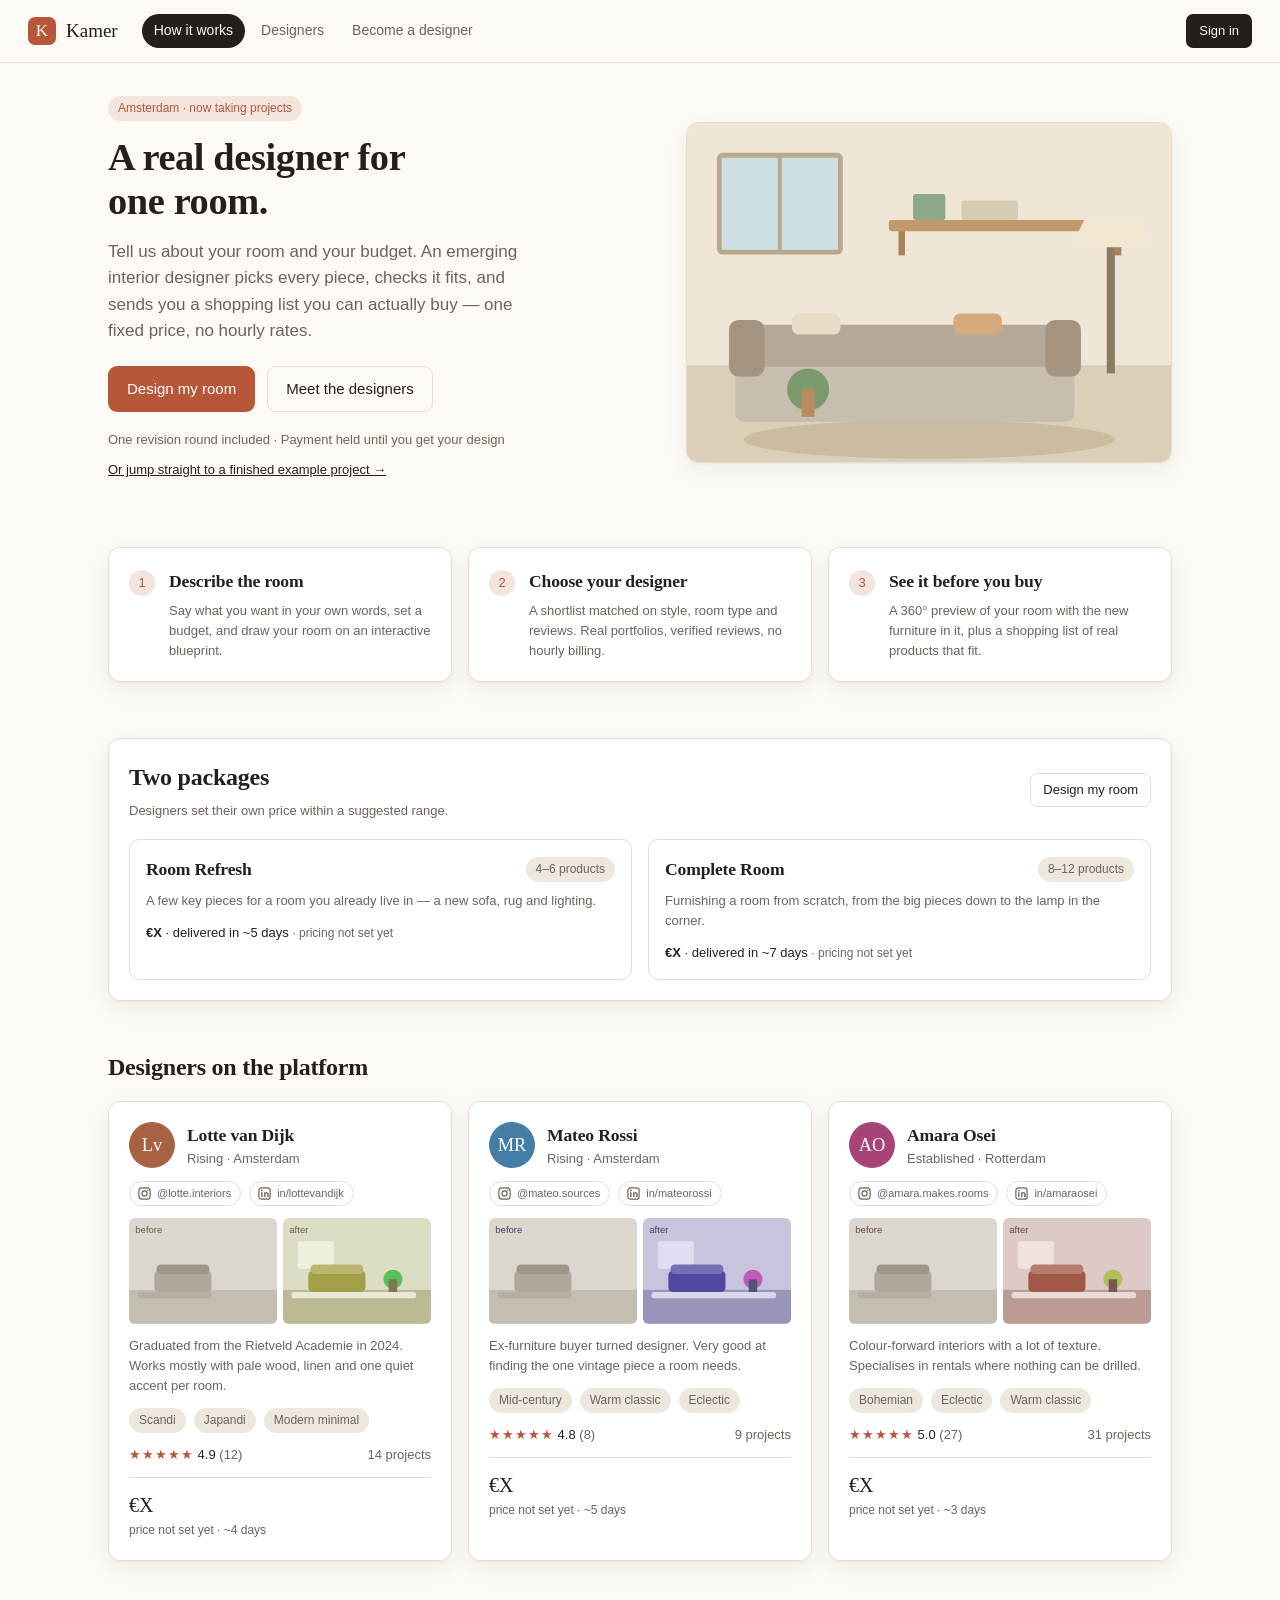
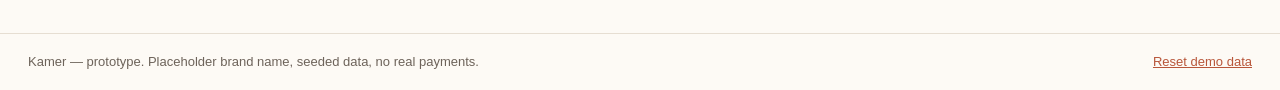
==== index.html @ b4ef3ac8 "Kamer prototype: two-sided interior design marketplace Customer books a room brief, an emerging desi" ====
<!DOCTYPE html>
<html lang="en">
<head>
<meta charset="utf-8">
<meta name="viewport" content="width=device-width, initial-scale=1">
<title>Kamer — a real designer for one room</title>
<link rel="stylesheet" href="css/styles.css">
<link rel="icon" href="data:image/svg+xml,<svg xmlns='http://www.w3.org/2000/svg' viewBox='0 0 32 32'><rect width='32' height='32' rx='7' fill='%23b8563a'/><path d='M9 22V10h3v5l5-5h4l-5.5 5.5L22 22h-4l-4-5.2-2 2V22z' fill='%23fdfaf5'/></svg>">
</head>
<body>

<header class="topbar">
  <a class="brand" href="#/">
    <span class="brand-mark">K</span>
    <span class="brand-name">Kamer</span>
  </a>
  <nav class="topnav" id="topnav"></nav>
  <div id="account"></div>
</header>

<main id="app"></main>

<footer class="footer">
  <span>Kamer — prototype. Placeholder brand name, seeded data, no real payments.</span>
  <button id="resetBtn" class="linky">Reset demo data</button>
</footer>

<div id="toast" class="toast" hidden></div>

<script src="js/data.js"></script>
<script src="js/store.js"></script>
<script src="js/render.js"></script>
<script src="js/views-customer.js"></script>
<script src="js/views-designer.js"></script>
<script src="js/app.js"></script>
</body>
</html>
---- css/styles.css ----
:root {
  --bg: #fdfaf5;
  --panel: #ffffff;
  --ink: #241f1b;
  --ink-soft: #6d635a;
  --line: #e6ded2;
  --accent: #b8563a;
  --accent-soft: #f3e4dd;
  --good: #3f7d58;
  --good-soft: #e3efe7;
  --warn: #a8702a;
  --warn-soft: #f8ecd9;
  --radius: 12px;
  --shadow: 0 1px 2px rgba(36,31,27,.05), 0 8px 24px rgba(36,31,27,.06);
  --sans: -apple-system, BlinkMacSystemFont, "Segoe UI", Inter, Roboto, sans-serif;
  --serif: "Iowan Old Style", Georgia, "Times New Roman", serif;
}

* { box-sizing: border-box; }

body {
  margin: 0;
  background: var(--bg);
  color: var(--ink);
  font-family: var(--sans);
  font-size: 15px;
  line-height: 1.55;
  -webkit-font-smoothing: antialiased;
}

h1, h2, h3 { font-family: var(--serif); font-weight: 600; letter-spacing: -.01em; margin: 0; }
h1 { font-size: 2.4rem; line-height: 1.15; }
h2 { font-size: 1.5rem; }
h3 { font-size: 1.1rem; }
p { margin: 0 0 .8em; }
a { color: inherit; }

/* ---------- chrome ---------- */

.topbar {
  display: flex; align-items: center; gap: 24px;
  padding: 14px 28px;
  border-bottom: 1px solid var(--line);
  background: rgba(253,250,245,.92);
  backdrop-filter: blur(8px);
  position: sticky; top: 0; z-index: 20;
}
.brand { display: flex; align-items: center; gap: 10px; text-decoration: none; }
.brand-mark {
  width: 28px; height: 28px; border-radius: 7px; background: var(--accent); color: #fff;
  display: grid; place-items: center; font-family: var(--serif); font-size: 17px;
}
.brand-name { font-family: var(--serif); font-size: 19px; }
.topnav { display: flex; gap: 4px; margin-right: auto; }
.topnav a {
  padding: 6px 12px; border-radius: 99px; text-decoration: none;
  color: var(--ink-soft); font-size: 14px;
}
.topnav a:hover { background: var(--accent-soft); color: var(--ink); }
.topnav a.on { background: var(--ink); color: var(--bg); }

.account { display: flex; align-items: center; gap: 10px; }
.account-name { font-size: 13px; line-height: 1.25; }
.account-role { font-size: 11px; color: var(--ink-soft); }

main { max-width: 1120px; margin: 0 auto; padding: 32px 28px 72px; }

.footer {
  border-top: 1px solid var(--line); padding: 18px 28px;
  display: flex; justify-content: space-between; gap: 16px; flex-wrap: wrap;
  color: var(--ink-soft); font-size: 13px;
}
.linky { background: none; border: 0; font: inherit; color: var(--accent); cursor: pointer; text-decoration: underline; padding: 0; }

/* ---------- primitives ---------- */

.card {
  background: var(--panel); border: 1px solid var(--line);
  border-radius: var(--radius); padding: 20px; box-shadow: var(--shadow);
}
.stack { display: flex; flex-direction: column; gap: 20px; }
.row { display: flex; gap: 12px; align-items: center; flex-wrap: wrap; }
.spread { display: flex; justify-content: space-between; align-items: center; gap: 16px; flex-wrap: wrap; }
.muted { color: var(--ink-soft); }
.small { font-size: 13px; }
.tiny { font-size: 12px; }
.center { text-align: center; }

button, .btn {
  font: inherit; cursor: pointer; border-radius: 9px; border: 1px solid transparent;
  padding: 10px 18px; background: var(--ink); color: var(--bg);
  text-decoration: none; display: inline-block; transition: transform .06s, opacity .15s;
}
button:active, .btn:active { transform: translateY(1px); }
button:disabled { opacity: .4; cursor: not-allowed; }
.btn-ghost { background: transparent; color: var(--ink); border-color: var(--line); }
.btn-ghost:hover { border-color: var(--ink); }
.btn-accent { background: var(--accent); color: #fff; }
.btn-sm { padding: 6px 12px; font-size: 13px; border-radius: 7px; }

.pill {
  display: inline-flex; align-items: center; gap: 6px;
  padding: 3px 10px; border-radius: 99px; font-size: 12px;
  background: var(--accent-soft); color: var(--accent);
}
.pill-good { background: var(--good-soft); color: var(--good); }
.pill-warn { background: var(--warn-soft); color: var(--warn); }
.pill-grey { background: #eee7dd; color: var(--ink-soft); }

label { display: block; font-size: 13px; color: var(--ink-soft); margin-bottom: 6px; }
input[type=text], input[type=number], input[type=email], textarea, select {
  width: 100%; font: inherit; padding: 10px 12px; border-radius: 9px;
  border: 1px solid var(--line); background: var(--panel); color: var(--ink);
}
input:focus, textarea:focus, select:focus { outline: 2px solid var(--accent-soft); border-color: var(--accent); }
textarea { resize: vertical; min-height: 80px; }

.grid { display: grid; gap: 16px; }
/* minmax(0, …) so a wide child (the panorama strip) can't stretch its column. */
.g2 { grid-template-columns: repeat(2, minmax(0, 1fr)); }
.g3 { grid-template-columns: repeat(3, minmax(0, 1fr)); }
.g4 { grid-template-columns: repeat(4, minmax(0, 1fr)); }
@media (max-width: 860px) { .g2, .g3, .g4 { grid-template-columns: 1fr; } }

/* ---------- landing ---------- */

.hero { display: grid; grid-template-columns: 1.05fr .95fr; gap: 40px; align-items: center; margin-bottom: 56px; }
@media (max-width: 860px) { .hero { grid-template-columns: 1fr; } }
.hero h1 { margin-bottom: 16px; }
.hero .lede { font-size: 17px; color: var(--ink-soft); max-width: 46ch; }
.hero-art { border-radius: var(--radius); overflow: hidden; border: 1px solid var(--line); box-shadow: var(--shadow); }
.hero-art svg { display: block; width: 100%; height: auto; }

.steps { counter-reset: s; }
.step-item { display: flex; gap: 14px; align-items: flex-start; }
.step-num {
  flex: none; width: 26px; height: 26px; border-radius: 50%;
  background: var(--accent-soft); color: var(--accent);
  display: grid; place-items: center; font-size: 13px; margin-top: 2px;
}

/* ---------- wizard ---------- */

.wizard-head { margin-bottom: 24px; }
.progress { display: flex; gap: 6px; margin-bottom: 20px; }
.progress span { height: 4px; flex: 1; border-radius: 99px; background: var(--line); }
.progress span.on { background: var(--accent); }

.choice-grid { display: grid; grid-template-columns: repeat(auto-fill, minmax(160px, 1fr)); gap: 12px; }
.choice {
  border: 1px solid var(--line); border-radius: var(--radius); padding: 14px;
  background: var(--panel); cursor: pointer; text-align: left; color: var(--ink);
  display: flex; flex-direction: column; gap: 4px;
}
.choice:hover { border-color: var(--accent); }
.choice.on { border-color: var(--accent); background: var(--accent-soft); box-shadow: inset 0 0 0 1px var(--accent); }
.choice-title { font-weight: 600; font-size: 14px; }
.choice-sub { font-size: 12px; color: var(--ink-soft); }
.choice svg { border-radius: 8px; margin-bottom: 6px; width: 100%; height: auto; display: block; }

.dropzone {
  border: 2px dashed var(--line); border-radius: var(--radius); padding: 28px;
  text-align: center; color: var(--ink-soft); cursor: pointer; background: var(--panel);
}
.dropzone:hover { border-color: var(--accent); color: var(--accent); }
.thumbs { display: flex; gap: 10px; flex-wrap: wrap; margin-top: 12px; }
.thumb { position: relative; width: 92px; height: 70px; border-radius: 8px; overflow: hidden; border: 1px solid var(--line); }
.thumb img { width: 100%; height: 100%; object-fit: cover; display: block; }
.thumb button {
  position: absolute; top: 3px; right: 3px; width: 20px; height: 20px; padding: 0;
  border-radius: 50%; background: rgba(36,31,27,.75); color: #fff; font-size: 12px; line-height: 1;
}

/* ---------- designer cards ---------- */

.designer-card { display: flex; flex-direction: column; gap: 12px; }
.designer-top { display: flex; gap: 12px; align-items: center; }
.avatar {
  width: 46px; height: 46px; border-radius: 50%; flex: none;
  display: grid; place-items: center; font-family: var(--serif); font-size: 19px; color: #fff;
}
.portfolio { display: grid; grid-template-columns: 1fr 1fr; gap: 6px; }
.portfolio svg { width: 100%; height: auto; border-radius: 6px; display: block; }
.match-bar { height: 5px; background: var(--line); border-radius: 99px; overflow: hidden; }
.match-bar i { display: block; height: 100%; background: var(--accent); }
.stars { color: var(--accent); letter-spacing: 1px; }

/* ---------- project / design ---------- */

.timeline { display: flex; gap: 0; margin: 8px 0 4px; }
.tl-step { flex: 1; text-align: center; font-size: 12px; color: var(--ink-soft); position: relative; padding-top: 20px; }
.tl-step::before {
  content: ""; position: absolute; top: 5px; left: 50%; width: 11px; height: 11px;
  margin-left: -5.5px; border-radius: 50%; background: var(--line); z-index: 2;
}
.tl-step::after { content: ""; position: absolute; top: 10px; left: -50%; width: 100%; height: 1px; background: var(--line); }
.tl-step:first-child::after { display: none; }
.tl-step.done::before { background: var(--good); }
.tl-step.done::after { background: var(--good); }
.tl-step.on::before { background: var(--accent); box-shadow: 0 0 0 4px var(--accent-soft); }
.tl-step.on { color: var(--ink); font-weight: 600; }

.shoplist { width: 100%; border-collapse: collapse; }
.shoplist th { text-align: left; font-size: 12px; color: var(--ink-soft); font-weight: 500; padding: 8px 10px; border-bottom: 1px solid var(--line); }
.shoplist td { padding: 10px; border-bottom: 1px solid var(--line); vertical-align: middle; }
.shoplist tr:last-child td { border-bottom: 0; }
.shoplist .prod { display: flex; gap: 10px; align-items: center; }
.shoplist .prod svg { width: 46px; height: 46px; border-radius: 7px; flex: none; }
.num { text-align: right; font-variant-numeric: tabular-nums; white-space: nowrap; }

.budget-meter { height: 8px; background: var(--line); border-radius: 99px; overflow: hidden; }
.budget-meter i { display: block; height: 100%; background: var(--good); transition: width .2s; }
.budget-meter.over i { background: var(--accent); }

.comment { border-left: 2px solid var(--accent-soft); padding: 2px 0 2px 12px; margin-bottom: 10px; }
.comment.from-designer { border-color: var(--good-soft); }

/* ---------- designer workspace ---------- */

.library { display: grid; grid-template-columns: repeat(auto-fill, minmax(150px, 1fr)); gap: 12px; max-height: 560px; overflow-y: auto; padding-right: 4px; }
.prod-card { border: 1px solid var(--line); border-radius: 10px; padding: 10px; background: var(--panel); display: flex; flex-direction: column; gap: 6px; }
.prod-card.picked { border-color: var(--good); background: var(--good-soft); }
.prod-card.toobig { opacity: .55; }
.prod-card svg { width: 100%; height: auto; border-radius: 6px; }
.prod-name { font-size: 13px; font-weight: 600; line-height: 1.3; }

.sticky-side { position: sticky; top: 84px; }

.toast {
  position: fixed; bottom: 24px; left: 50%; transform: translateX(-50%);
  background: var(--ink); color: var(--bg); padding: 12px 20px; border-radius: 10px;
  box-shadow: var(--shadow); z-index: 50; font-size: 14px;
}

.empty { text-align: center; padding: 48px 20px; color: var(--ink-soft); }

/* ---------- sign in ---------- */

.auth { max-width: 460px; margin: 24px auto 0; }
.role-pick { display: grid; gap: 12px; margin-bottom: 20px; }
.role {
  display: flex; gap: 14px; align-items: flex-start; text-align: left;
  border: 1px solid var(--line); border-radius: var(--radius); padding: 16px;
  background: var(--panel); color: var(--ink); cursor: pointer; width: 100%;
}
.role:hover { border-color: var(--accent); }
.role.on { border-color: var(--accent); background: var(--accent-soft); box-shadow: inset 0 0 0 1px var(--accent); }
.role-icon {
  flex: none; width: 38px; height: 38px; border-radius: 10px; background: var(--bg);
  display: grid; place-items: center; font-size: 19px;
}
.role.on .role-icon { background: #fff; }

/* ---------- socials ---------- */

.socials { display: flex; gap: 8px; flex-wrap: wrap; }
.social {
  display: inline-flex; align-items: center; gap: 5px; text-decoration: none;
  font-size: 11px; color: var(--ink-soft); border: 1px solid var(--line);
  border-radius: 99px; padding: 3px 9px 3px 7px; max-width: 100%;
}
.social span { overflow: hidden; text-overflow: ellipsis; white-space: nowrap; }
.social:hover { border-color: var(--accent); color: var(--accent); }

/* ---------- budget slider ---------- */

.slider-row { display: flex; align-items: center; gap: 14px; }
input[type=range] {
  -webkit-appearance: none; appearance: none; flex: 1;
  height: 6px; border-radius: 99px; background: var(--line); outline: none;
}
input[type=range]::-webkit-slider-thumb {
  -webkit-appearance: none; appearance: none; width: 22px; height: 22px;
  border-radius: 50%; background: var(--accent); cursor: grab; border: 3px solid var(--panel);
  box-shadow: 0 1px 4px rgba(36,31,27,.3);
}
input[type=range]::-moz-range-thumb {
  width: 18px; height: 18px; border-radius: 50%; background: var(--accent);
  cursor: grab; border: 3px solid var(--panel);
}
.budget-value { font-family: var(--serif); font-size: 1.7rem; min-width: 120px; text-align: right; }

/* ---------- optional style tags ---------- */

.choice.compact { padding: 10px 12px; }
.suggest { display: flex; gap: 6px; flex-wrap: wrap; align-items: center; }
.pill-add {
  background: var(--accent-soft); color: var(--accent); border: 1px dashed var(--accent);
  border-radius: 99px; padding: 3px 10px; font-size: 12px;
}
.pill-add:hover { background: var(--accent); color: #fff; }

/* ---------- guided room capture ---------- */

.shot-grid { display: grid; grid-template-columns: repeat(2, minmax(0, 1fr)); gap: 12px; }
@media (max-width: 620px) { .shot-grid { grid-template-columns: 1fr; } }
.shot-frame {
  position: relative; aspect-ratio: 4 / 3; border-radius: 10px; overflow: hidden;
  border: 2px dashed var(--line); background: #f6f1e8; cursor: pointer;
  display: grid; place-items: center;
}
.shot-frame:hover { border-color: var(--accent); }
.shot.has .shot-frame { border-style: solid; border-color: var(--good); }
.shot-frame img { width: 100%; height: 100%; object-fit: cover; }
.shot-num { font-family: var(--serif); font-size: 30px; color: #cbbfa9; }
.shot-label {
  position: absolute; left: 8px; bottom: 8px; background: rgba(36,31,27,.74);
  color: var(--bg); font-size: 11px; padding: 3px 9px; border-radius: 99px;
}
.shot-tags { display: flex; gap: 6px; flex-wrap: wrap; align-items: center; margin-top: 8px; min-height: 26px; }
.tag {
  background: var(--panel); color: var(--ink-soft); border: 1px solid var(--line);
  border-radius: 99px; padding: 3px 11px; font-size: 12px;
}
.tag.on { background: var(--ink); color: var(--bg); border-color: var(--ink); }
.tag.ghost { border-style: dashed; margin-left: auto; }

.cam-stage {
  position: relative; border-radius: var(--radius); overflow: hidden;
  background: #241f1b; aspect-ratio: 4 / 3;
}
.cam-stage video { width: 100%; height: 100%; object-fit: cover; display: block; }
.cam-stage.flash::after {
  content: ""; position: absolute; inset: 0; background: #fff; animation: none;
}
.cam-guide { position: absolute; inset: 0; pointer-events: none; }
.cam-guide .cam-h { position: absolute; left: 6%; right: 6%; top: 50%; border-top: 1px dashed rgba(255,255,255,.45); }
.cam-guide .cam-v { position: absolute; top: 6%; bottom: 6%; left: 50%; border-left: 1px dashed rgba(255,255,255,.45); }
.cam-guide .c { position: absolute; width: 26px; height: 26px; border: 2px solid rgba(255,255,255,.8); }
.cam-guide .tl { top: 14px; left: 14px; border-right: 0; border-bottom: 0; border-radius: 6px 0 0 0; }
.cam-guide .tr { top: 14px; right: 14px; border-left: 0; border-bottom: 0; border-radius: 0 6px 0 0; }
.cam-guide .bl { bottom: 14px; left: 14px; border-right: 0; border-top: 0; border-radius: 0 0 0 6px; }
.cam-guide .br { bottom: 14px; right: 14px; border-left: 0; border-top: 0; border-radius: 0 0 6px 0; }
.cam-top {
  position: absolute; top: 0; left: 0; right: 0; display: flex;
  justify-content: space-between; align-items: center; padding: 12px;
  color: #fff; font-size: 13px; background: linear-gradient(rgba(36,31,27,.6), transparent);
}
.cam-x { background: rgba(0,0,0,.4); color: #fff; border-radius: 50%; width: 28px; height: 28px; padding: 0; font-size: 17px; line-height: 1; }
.cam-level {
  position: absolute; left: 50%; transform: translateX(-50%); bottom: 14px;
  background: rgba(36,31,27,.72); color: #fff; font-size: 11px;
  padding: 4px 12px; border-radius: 99px; display: flex; align-items: center; gap: 6px;
}
.cam-level span { width: 7px; height: 7px; border-radius: 50%; background: var(--accent); }
.cam-level.ok span { background: #5fbf85; }
.cam-bar { display: flex; align-items: center; gap: 14px; margin-top: 14px; }
.cam-dots { display: flex; gap: 6px; flex: 1; }
.cam-dots i { width: 9px; height: 9px; border-radius: 50%; background: var(--line); display: block; }
.cam-dots i.done { background: var(--good); }
.cam-dots i.now { background: var(--accent); box-shadow: 0 0 0 3px var(--accent-soft); }
.shutter {
  width: 58px; height: 58px; border-radius: 50%; padding: 0;
  background: var(--accent); display: grid; place-items: center; border: 0;
}
.shutter span { width: 44px; height: 44px; border-radius: 50%; border: 3px solid #fff; display: block; }
.cam-hint { font-size: 12px; color: var(--ink-soft); margin: 10px 0 0; line-height: 1.5; }

.thumb-wall { width: 88px; height: 66px; }
.thumb-wall span {
  position: absolute; left: 4px; bottom: 4px; background: rgba(36,31,27,.74);
  color: var(--bg); font-size: 10px; padding: 1px 6px; border-radius: 99px;
}

/* ---------- waiting for delivery ---------- */

.wait { max-width: 560px; margin: 8px auto 0; }
.wait-title { text-align: center; margin-bottom: 22px; }
.wait-title h1 { font-size: 1.9rem; }
.wait-card { text-align: center; padding: 32px 28px; }
.wait-card .avatar { margin: 0 auto 14px; }
.wait-card h2 { font-size: 1.25rem; margin-bottom: 6px; }
.wait-steps { list-style: none; margin: 26px 0 0; padding: 0; text-align: left; }
.wait-steps li { display: flex; gap: 12px; align-items: flex-start; padding: 0 0 18px; position: relative; }
.wait-steps li:last-child { padding-bottom: 0; }
.wait-steps li::before {
  content: ""; position: absolute; left: 5px; top: 16px; bottom: -2px;
  width: 1px; background: var(--line);
}
.wait-steps li:last-child::before { display: none; }
.wait-steps .wd {
  flex: none; width: 11px; height: 11px; border-radius: 50%; margin-top: 4px;
  background: var(--line); position: relative; z-index: 1;
}
.wait-steps li.done .wd { background: var(--good); }
.wait-steps li.done::before { background: var(--good); }
.wait-steps li.now .wd { background: var(--accent); box-shadow: 0 0 0 4px var(--accent-soft); }
.wait-steps strong { display: block; font-size: 14px; font-weight: 600; }
.wait-steps li:not(.done):not(.now) strong { color: var(--ink-soft); font-weight: 500; }
.wait-steps em { font-style: normal; font-size: 12px; color: var(--ink-soft); }
.wait-foot { margin: 24px 0 0; border-top: 1px solid var(--line); padding-top: 14px; }
.wait-more { margin-top: 16px; }
.wait-more summary {
  cursor: pointer; font-size: 13px; color: var(--ink-soft);
  padding: 10px 14px; border: 1px solid var(--line); border-radius: 10px;
  background: var(--panel); list-style: none;
}
.wait-more summary::-webkit-details-marker { display: none; }
.wait-more summary::after { content: " ↓"; }
.wait-more[open] summary::after { content: " ↑"; }
.wait-more summary:hover { border-color: var(--accent); color: var(--accent); }

/* ---------- panorama ---------- */

.pano { min-width: 0; }
/* The stage is the positioning context. The view is the scroll container —
   absolutely-positioned overlays must NOT live inside it or they scroll away. */
.pano-stage { position: relative; }
.pano-view {
  max-width: 100%; border-radius: var(--radius);
  border: 1px solid var(--line); background: #ece4d7; cursor: grab;
  overflow-x: auto; overflow-y: hidden;
  user-select: none; touch-action: pan-y;
  scrollbar-width: none; -ms-overflow-style: none;
}
.pano-view::-webkit-scrollbar { display: none; }
.pano-view.dragging { cursor: grabbing; }
.pano-track { display: flex; width: max-content; }
.pano-track svg { display: block; height: 380px; }
.pano-badge {
  position: absolute; left: 12px; top: 12px; background: rgba(36,31,27,.72); color: var(--bg);
  font-size: 11px; padding: 4px 10px; border-radius: 99px; pointer-events: none;
}
.pano-arrow {
  position: absolute; top: 50%; transform: translateY(-50%);
  width: 34px; height: 34px; padding: 0; border-radius: 50%;
  background: rgba(253,250,245,.9); color: var(--ink); font-size: 20px; line-height: 1;
  border: 1px solid var(--line);
}
.pano-arrow.left { left: 10px; }
.pano-arrow.right { right: 10px; }
.pano-compass {
  display: flex; margin-top: 8px; font-size: 11px; color: var(--ink-soft);
  border-top: 1px solid var(--line); padding-top: 6px;
}
.pano-compass span { text-align: center; border-right: 1px solid var(--line); }
.pano-compass span:last-child { border-right: 0; }
.pano-compass span.on { color: var(--accent); font-weight: 600; }
.pano-note {
  font-size: 12px; color: var(--ink-soft); line-height: 1.55;
  background: var(--warn-soft); border: 1px solid #eddfc4; border-radius: 10px;
  padding: 10px 12px; margin: 12px 0 0;
}
.pano-note strong { color: var(--warn); }

.detected { display: flex; gap: 6px; flex-wrap: wrap; align-items: center; min-height: 24px; }
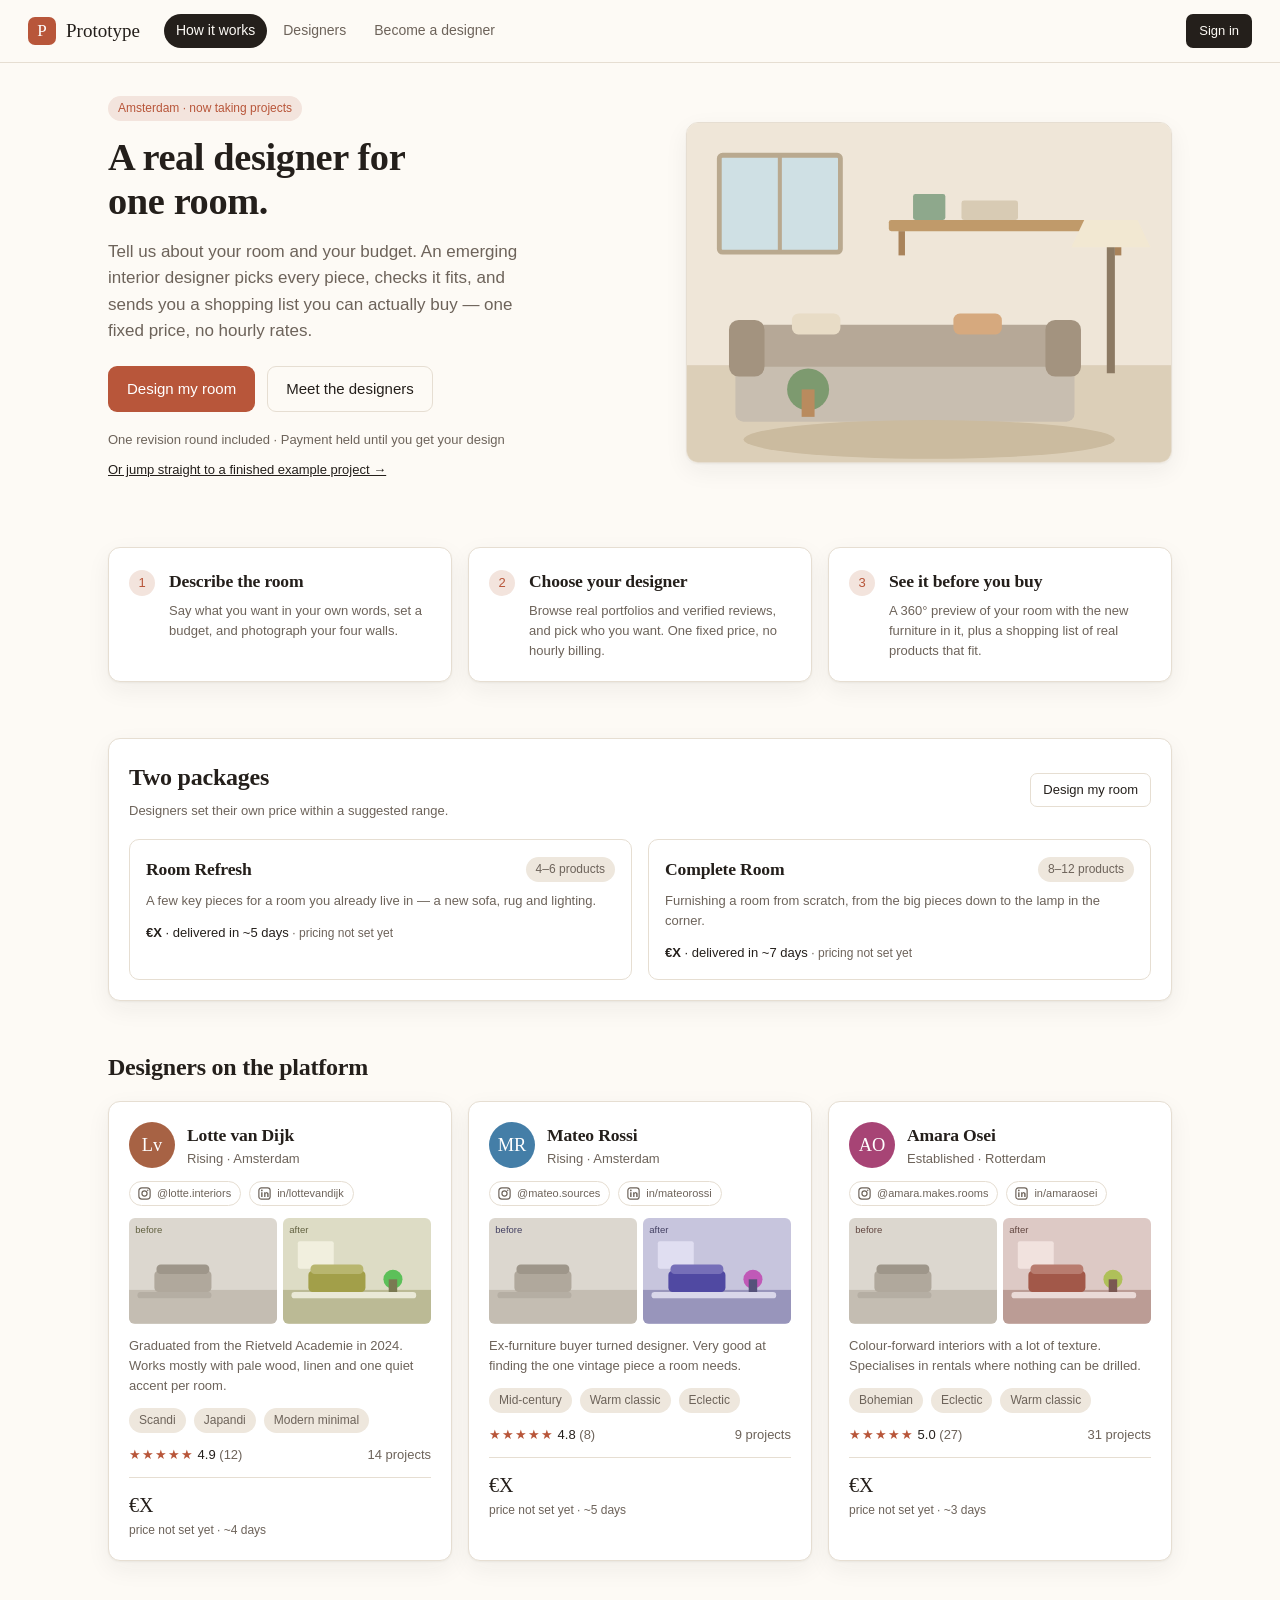
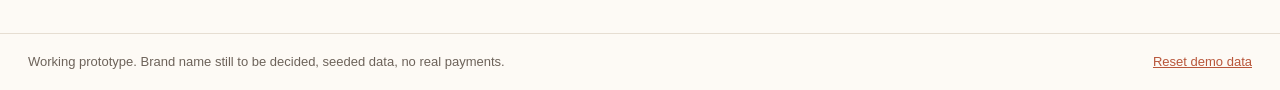
==== commit 51c306b2: "Drop brief automation, rebrand to Prototype, retune budget ranges Phase one is manual, so the custom" ====
--- a/index.html
+++ b/index.html
@@ -3,16 +3,16 @@
 <head>
 <meta charset="utf-8">
 <meta name="viewport" content="width=device-width, initial-scale=1">
-<title>Kamer — a real designer for one room</title>
+<title>Prototype — a real designer for one room</title>
 <link rel="stylesheet" href="css/styles.css">
-<link rel="icon" href="data:image/svg+xml,<svg xmlns='http://www.w3.org/2000/svg' viewBox='0 0 32 32'><rect width='32' height='32' rx='7' fill='%23b8563a'/><path d='M9 22V10h3v5l5-5h4l-5.5 5.5L22 22h-4l-4-5.2-2 2V22z' fill='%23fdfaf5'/></svg>">
+<link rel="icon" href="data:image/svg+xml,<svg xmlns='http://www.w3.org/2000/svg' viewBox='0 0 32 32'><rect width='32' height='32' rx='7' fill='%23b8563a'/><path d='M10 22V10h7a4.5 4.5 0 0 1 0 9h-4v3zm3-6h3.5a1.7 1.7 0 0 0 0-3.4H13z' fill='%23fdfaf5'/></svg>">
 </head>
 <body>
 
 <header class="topbar">
   <a class="brand" href="#/">
-    <span class="brand-mark">K</span>
-    <span class="brand-name">Kamer</span>
+    <span class="brand-mark">P</span>
+    <span class="brand-name">Prototype</span>
   </a>
   <nav class="topnav" id="topnav"></nav>
   <div id="account"></div>
@@ -21,7 +21,7 @@
 <main id="app"></main>
 
 <footer class="footer">
-  <span>Kamer — prototype. Placeholder brand name, seeded data, no real payments.</span>
+  <span>Working prototype. Brand name still to be decided, seeded data, no real payments.</span>
   <button id="resetBtn" class="linky">Reset demo data</button>
 </footer>
 
--- a/css/styles.css
+++ b/css/styles.css
@@ -280,15 +280,34 @@
 }
 .budget-value { font-family: var(--serif); font-size: 1.7rem; min-width: 120px; text-align: right; }
 
-/* ---------- optional style tags ---------- */
-
-.choice.compact { padding: 10px 12px; }
-.suggest { display: flex; gap: 6px; flex-wrap: wrap; align-items: center; }
-.pill-add {
-  background: var(--accent-soft); color: var(--accent); border: 1px dashed var(--accent);
-  border-radius: 99px; padding: 3px 10px; font-size: 12px;
-}
-.pill-add:hover { background: var(--accent); color: #fff; }
+/* ---------- checkout ---------- */
+
+.checkout { max-width: 620px; margin: 0 auto; }
+.co-card { padding: 0; overflow: hidden; }
+.co-designer {
+  display: flex; align-items: center; gap: 14px;
+  padding: 20px; border-bottom: 1px solid var(--line);
+}
+.co-list { list-style: none; margin: 0; padding: 18px 20px; border-bottom: 1px solid var(--line); }
+.co-list li { display: flex; gap: 11px; align-items: flex-start; padding: 7px 0; }
+.co-list svg { color: var(--good); flex: none; margin-top: 3px; }
+.co-list strong { display: block; font-size: 14px; font-weight: 600; }
+.co-list span { font-size: 12.5px; color: var(--ink-soft); }
+
+.co-price { width: 100%; border-collapse: collapse; padding: 0 20px; margin: 14px 0 0; }
+.co-price td { padding: 7px 20px; font-size: 14px; }
+.co-price td.num { text-align: right; font-variant-numeric: tabular-nums; }
+.co-total td {
+  border-top: 1px solid var(--line); padding-top: 12px;
+  font-family: var(--serif); font-size: 17px;
+}
+.co-fine { padding: 0 20px; margin: 6px 0 0; }
+.co-notes {
+  border-top: 1px solid var(--line); margin-top: 14px;
+  padding: 16px 20px 18px; background: #fbf8f2;
+}
+.co-notes p { font-size: 13px; margin: 0 0 8px; line-height: 1.55; }
+.co-notes p:last-child { margin: 0; }
 
 /* ---------- guided room capture ---------- */
 
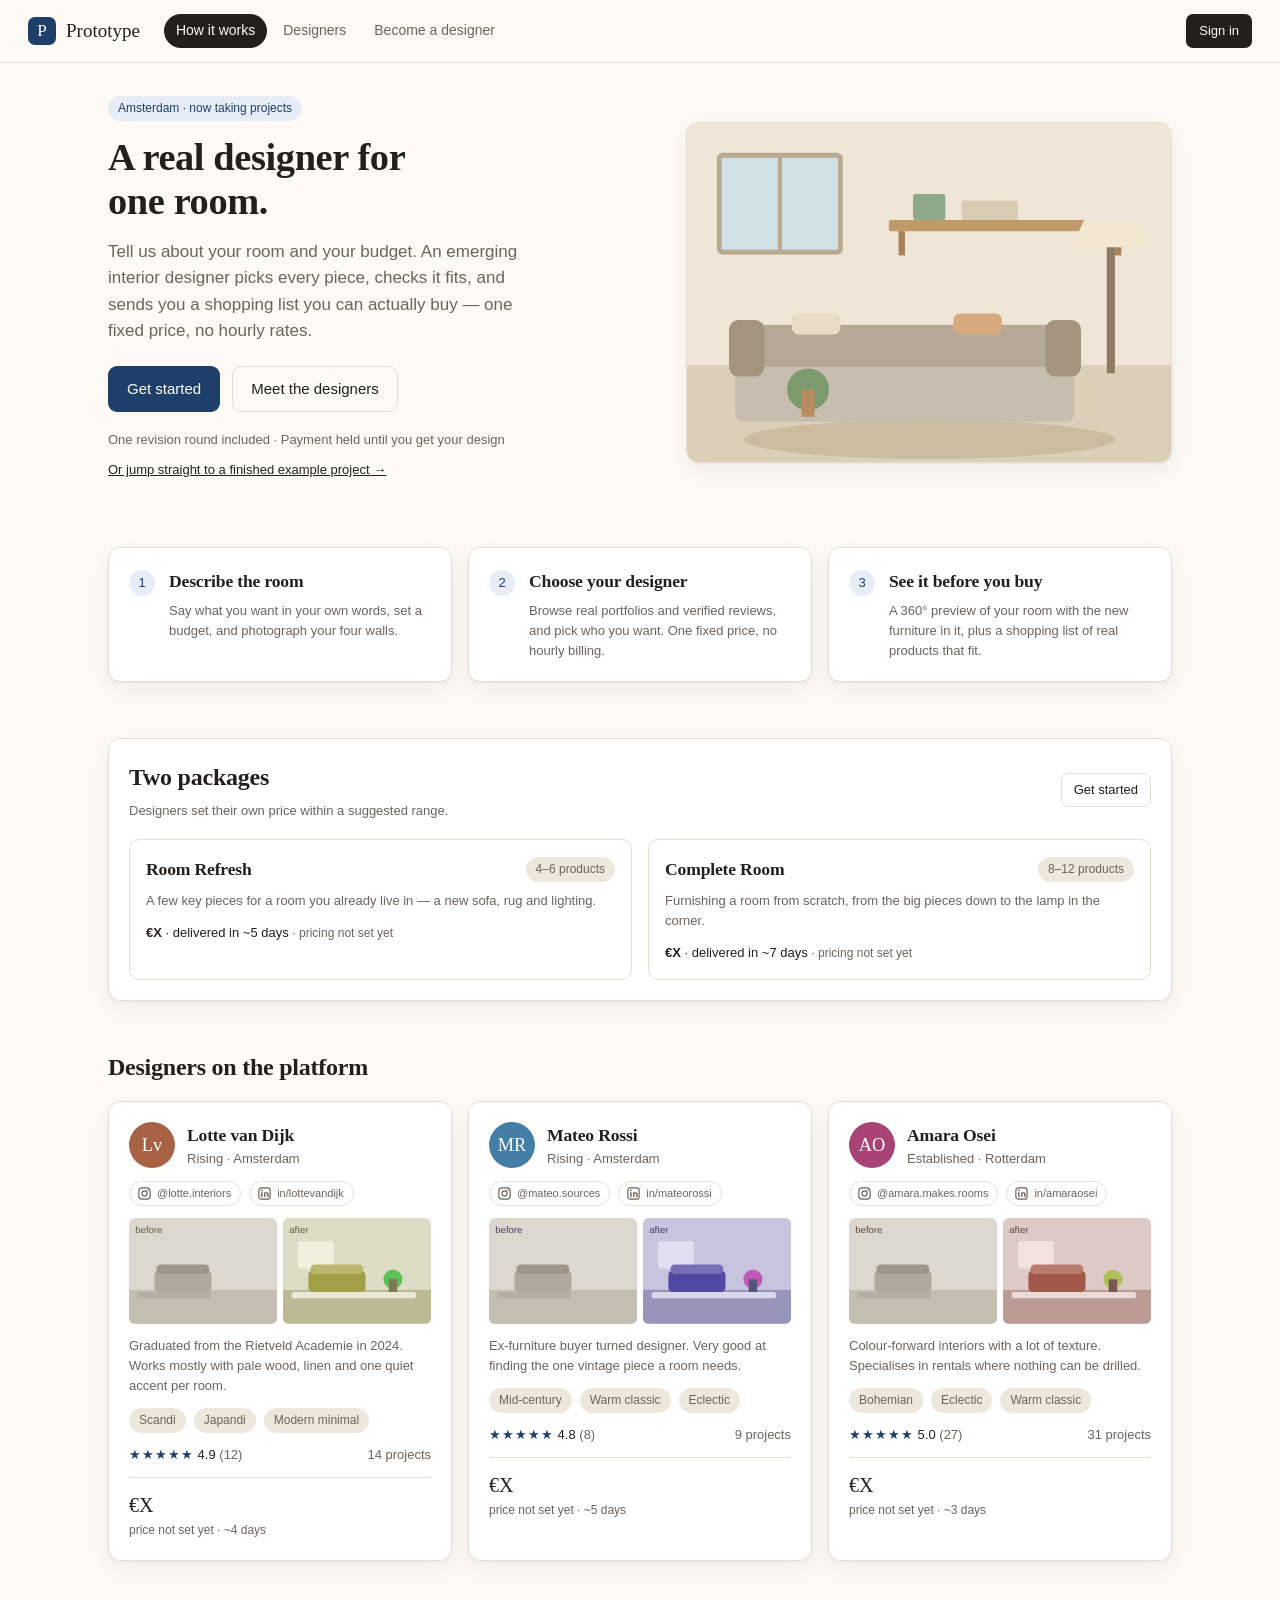
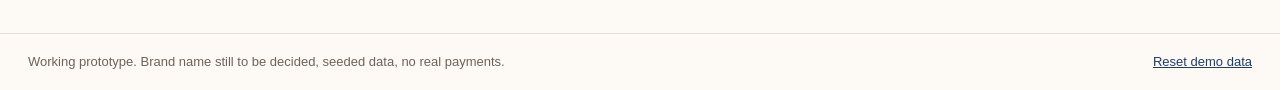
==== commit ab39c5ce: "Navy accent, "Get started" CTA, real deploy URLs in docs - swapped the terracotta accent (#b8563a) f" ====
--- a/index.html
+++ b/index.html
@@ -5,7 +5,7 @@
 <meta name="viewport" content="width=device-width, initial-scale=1">
 <title>Prototype — a real designer for one room</title>
 <link rel="stylesheet" href="css/styles.css">
-<link rel="icon" href="data:image/svg+xml,<svg xmlns='http://www.w3.org/2000/svg' viewBox='0 0 32 32'><rect width='32' height='32' rx='7' fill='%23b8563a'/><path d='M10 22V10h7a4.5 4.5 0 0 1 0 9h-4v3zm3-6h3.5a1.7 1.7 0 0 0 0-3.4H13z' fill='%23fdfaf5'/></svg>">
+<link rel="icon" href="data:image/svg+xml,<svg xmlns='http://www.w3.org/2000/svg' viewBox='0 0 32 32'><rect width='32' height='32' rx='7' fill='%231f3f6b'/><path d='M10 22V10h7a4.5 4.5 0 0 1 0 9h-4v3zm3-6h3.5a1.7 1.7 0 0 0 0-3.4H13z' fill='%23fdfaf5'/></svg>">
 </head>
 <body>
 
--- a/css/styles.css
+++ b/css/styles.css
@@ -4,8 +4,8 @@
   --ink: #241f1b;
   --ink-soft: #6d635a;
   --line: #e6ded2;
-  --accent: #b8563a;
-  --accent-soft: #f3e4dd;
+  --accent: #1f3f6b;
+  --accent-soft: #e7edf6;
   --good: #3f7d58;
   --good-soft: #e3efe7;
   --warn: #a8702a;
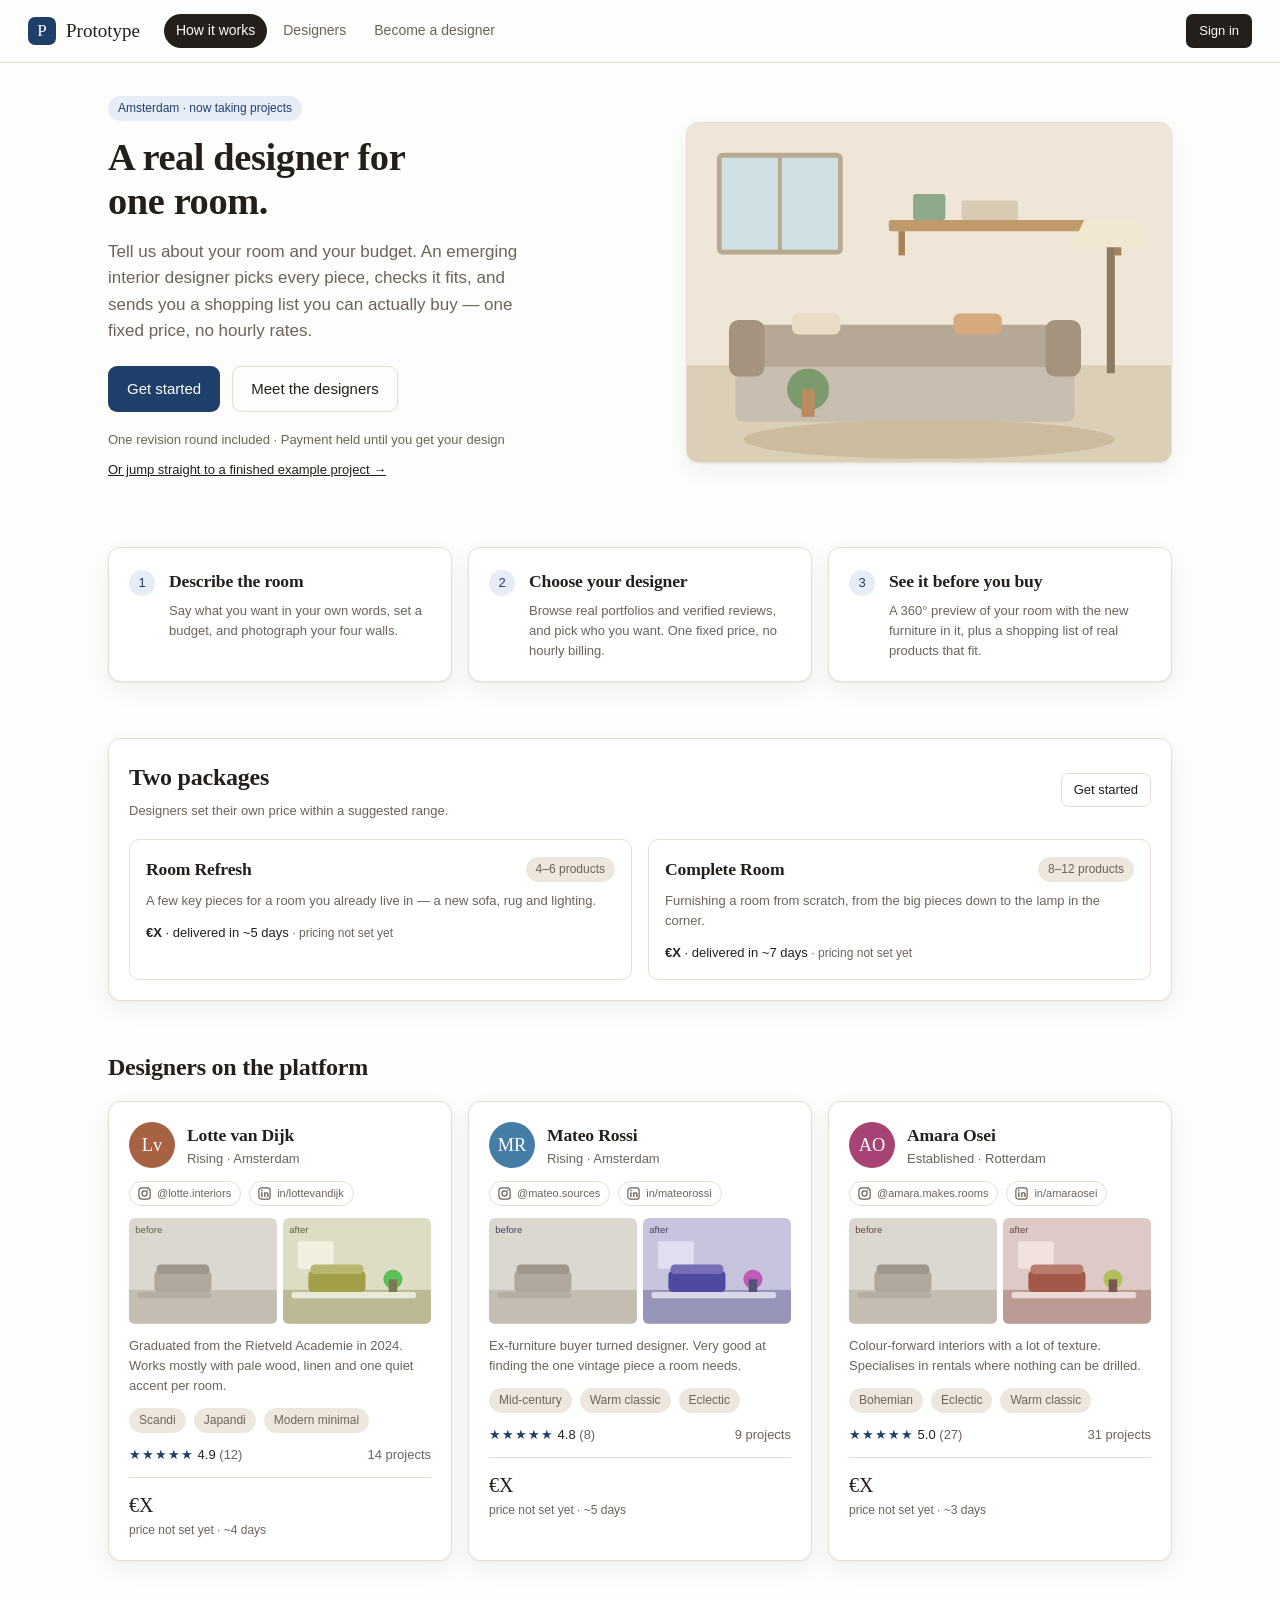
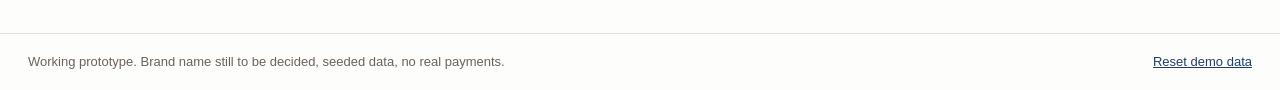
==== commit 206f0e64: "Lighten the page background to a near-white rgb(253,250,245) -> rgb(253,253,251): same brightness, f" ====
--- a/index.html
+++ b/index.html
@@ -5,7 +5,7 @@
 <meta name="viewport" content="width=device-width, initial-scale=1">
 <title>Prototype — a real designer for one room</title>
 <link rel="stylesheet" href="css/styles.css">
-<link rel="icon" href="data:image/svg+xml,<svg xmlns='http://www.w3.org/2000/svg' viewBox='0 0 32 32'><rect width='32' height='32' rx='7' fill='%231f3f6b'/><path d='M10 22V10h7a4.5 4.5 0 0 1 0 9h-4v3zm3-6h3.5a1.7 1.7 0 0 0 0-3.4H13z' fill='%23fdfaf5'/></svg>">
+<link rel="icon" href="data:image/svg+xml,<svg xmlns='http://www.w3.org/2000/svg' viewBox='0 0 32 32'><rect width='32' height='32' rx='7' fill='%231f3f6b'/><path d='M10 22V10h7a4.5 4.5 0 0 1 0 9h-4v3zm3-6h3.5a1.7 1.7 0 0 0 0-3.4H13z' fill='%23fdfdfb'/></svg>">
 </head>
 <body>
 
--- a/css/styles.css
+++ b/css/styles.css
@@ -1,5 +1,5 @@
 :root {
-  --bg: #fdfaf5;
+  --bg: #fdfdfb;
   --panel: #ffffff;
   --ink: #241f1b;
   --ink-soft: #6d635a;
@@ -41,7 +41,7 @@
   display: flex; align-items: center; gap: 24px;
   padding: 14px 28px;
   border-bottom: 1px solid var(--line);
-  background: rgba(253,250,245,.92);
+  background: rgba(253,253,251,.92);
   backdrop-filter: blur(8px);
   position: sticky; top: 0; z-index: 20;
 }
@@ -443,7 +443,7 @@
 .pano-arrow {
   position: absolute; top: 50%; transform: translateY(-50%);
   width: 34px; height: 34px; padding: 0; border-radius: 50%;
-  background: rgba(253,250,245,.9); color: var(--ink); font-size: 20px; line-height: 1;
+  background: rgba(253,253,251,.9); color: var(--ink); font-size: 20px; line-height: 1;
   border: 1px solid var(--line);
 }
 .pano-arrow.left { left: 10px; }
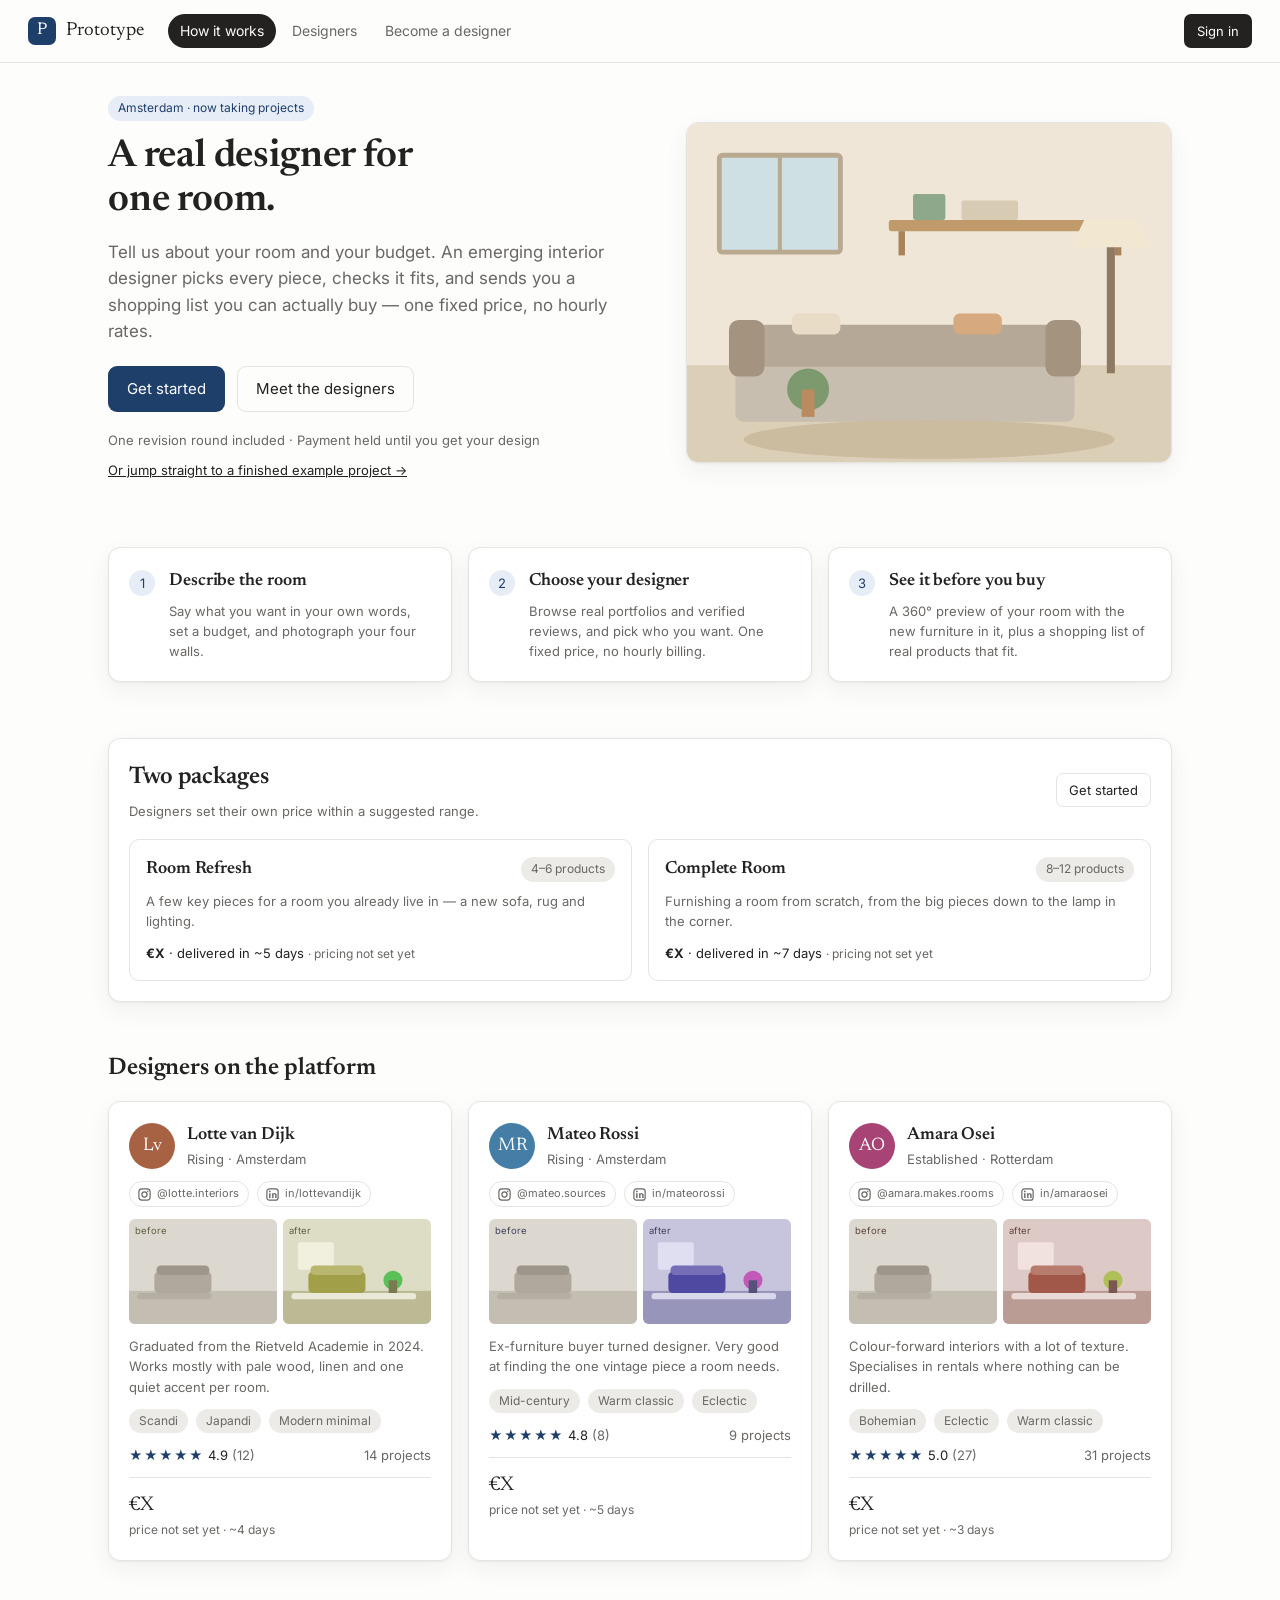
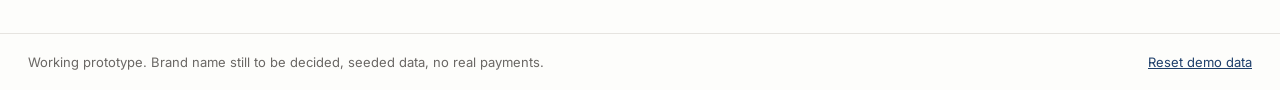
==== commit 1002a7f1: "Switch typography to Newsreader + Inter Georgia and the system sans were picked for the old cream pa" ====
--- a/index.html
+++ b/index.html
@@ -4,6 +4,9 @@
 <meta charset="utf-8">
 <meta name="viewport" content="width=device-width, initial-scale=1">
 <title>Prototype — a real designer for one room</title>
+<link rel="preconnect" href="https://fonts.googleapis.com">
+<link rel="preconnect" href="https://fonts.gstatic.com" crossorigin>
+<link href="https://fonts.googleapis.com/css2?family=Inter:wght@400;500;600&family=Newsreader:opsz,wght@6..72,400;6..72,500;6..72,600&display=swap" rel="stylesheet">
 <link rel="stylesheet" href="css/styles.css">
 <link rel="icon" href="data:image/svg+xml,<svg xmlns='http://www.w3.org/2000/svg' viewBox='0 0 32 32'><rect width='32' height='32' rx='7' fill='%231f3f6b'/><path d='M10 22V10h7a4.5 4.5 0 0 1 0 9h-4v3zm3-6h3.5a1.7 1.7 0 0 0 0-3.4H13z' fill='%23fdfdfb'/></svg>">
 </head>
--- a/css/styles.css
+++ b/css/styles.css
@@ -1,9 +1,9 @@
 :root {
   --bg: #fdfdfb;
   --panel: #ffffff;
-  --ink: #241f1b;
-  --ink-soft: #6d635a;
-  --line: #e6ded2;
+  --ink: #232221;
+  --ink-soft: #6a6764;
+  --line: #e6e4e0;
   --accent: #1f3f6b;
   --accent-soft: #e7edf6;
   --good: #3f7d58;
@@ -12,8 +12,8 @@
   --warn-soft: #f8ecd9;
   --radius: 12px;
   --shadow: 0 1px 2px rgba(36,31,27,.05), 0 8px 24px rgba(36,31,27,.06);
-  --sans: -apple-system, BlinkMacSystemFont, "Segoe UI", Inter, Roboto, sans-serif;
-  --serif: "Iowan Old Style", Georgia, "Times New Roman", serif;
+  --sans: Inter, -apple-system, BlinkMacSystemFont, "Segoe UI", Roboto, sans-serif;
+  --serif: Newsreader, "Iowan Old Style", Georgia, "Times New Roman", serif;
 }
 
 * { box-sizing: border-box; }
@@ -28,7 +28,7 @@
   -webkit-font-smoothing: antialiased;
 }
 
-h1, h2, h3 { font-family: var(--serif); font-weight: 600; letter-spacing: -.01em; margin: 0; }
+h1, h2, h3 { font-family: var(--serif); font-weight: 600; letter-spacing: -.005em; margin: 0; }
 h1 { font-size: 2.4rem; line-height: 1.15; }
 h2 { font-size: 1.5rem; }
 h3 { font-size: 1.1rem; }
@@ -105,7 +105,7 @@
 }
 .pill-good { background: var(--good-soft); color: var(--good); }
 .pill-warn { background: var(--warn-soft); color: var(--warn); }
-.pill-grey { background: #eee7dd; color: var(--ink-soft); }
+.pill-grey { background: #ecebe8; color: var(--ink-soft); }
 
 label { display: block; font-size: 13px; color: var(--ink-soft); margin-bottom: 6px; }
 input[type=text], input[type=number], input[type=email], textarea, select {
@@ -304,7 +304,7 @@
 .co-fine { padding: 0 20px; margin: 6px 0 0; }
 .co-notes {
   border-top: 1px solid var(--line); margin-top: 14px;
-  padding: 16px 20px 18px; background: #fbf8f2;
+  padding: 16px 20px 18px; background: #faf9f8;
 }
 .co-notes p { font-size: 13px; margin: 0 0 8px; line-height: 1.55; }
 .co-notes p:last-child { margin: 0; }
@@ -315,13 +315,13 @@
 @media (max-width: 620px) { .shot-grid { grid-template-columns: 1fr; } }
 .shot-frame {
   position: relative; aspect-ratio: 4 / 3; border-radius: 10px; overflow: hidden;
-  border: 2px dashed var(--line); background: #f6f1e8; cursor: pointer;
+  border: 2px dashed var(--line); background: #f4f3f1; cursor: pointer;
   display: grid; place-items: center;
 }
 .shot-frame:hover { border-color: var(--accent); }
 .shot.has .shot-frame { border-style: solid; border-color: var(--good); }
 .shot-frame img { width: 100%; height: 100%; object-fit: cover; }
-.shot-num { font-family: var(--serif); font-size: 30px; color: #cbbfa9; }
+.shot-num { font-family: var(--serif); font-size: 30px; color: #c8c5c0; }
 .shot-label {
   position: absolute; left: 8px; bottom: 8px; background: rgba(36,31,27,.74);
   color: var(--bg); font-size: 11px; padding: 3px 9px; border-radius: 99px;
@@ -336,7 +336,7 @@
 
 .cam-stage {
   position: relative; border-radius: var(--radius); overflow: hidden;
-  background: #241f1b; aspect-ratio: 4 / 3;
+  background: #232221; aspect-ratio: 4 / 3;
 }
 .cam-stage video { width: 100%; height: 100%; object-fit: cover; display: block; }
 .cam-stage.flash::after {
@@ -427,7 +427,7 @@
 .pano-stage { position: relative; }
 .pano-view {
   max-width: 100%; border-radius: var(--radius);
-  border: 1px solid var(--line); background: #ece4d7; cursor: grab;
+  border: 1px solid var(--line); background: #eae9e6; cursor: grab;
   overflow-x: auto; overflow-y: hidden;
   user-select: none; touch-action: pan-y;
   scrollbar-width: none; -ms-overflow-style: none;
